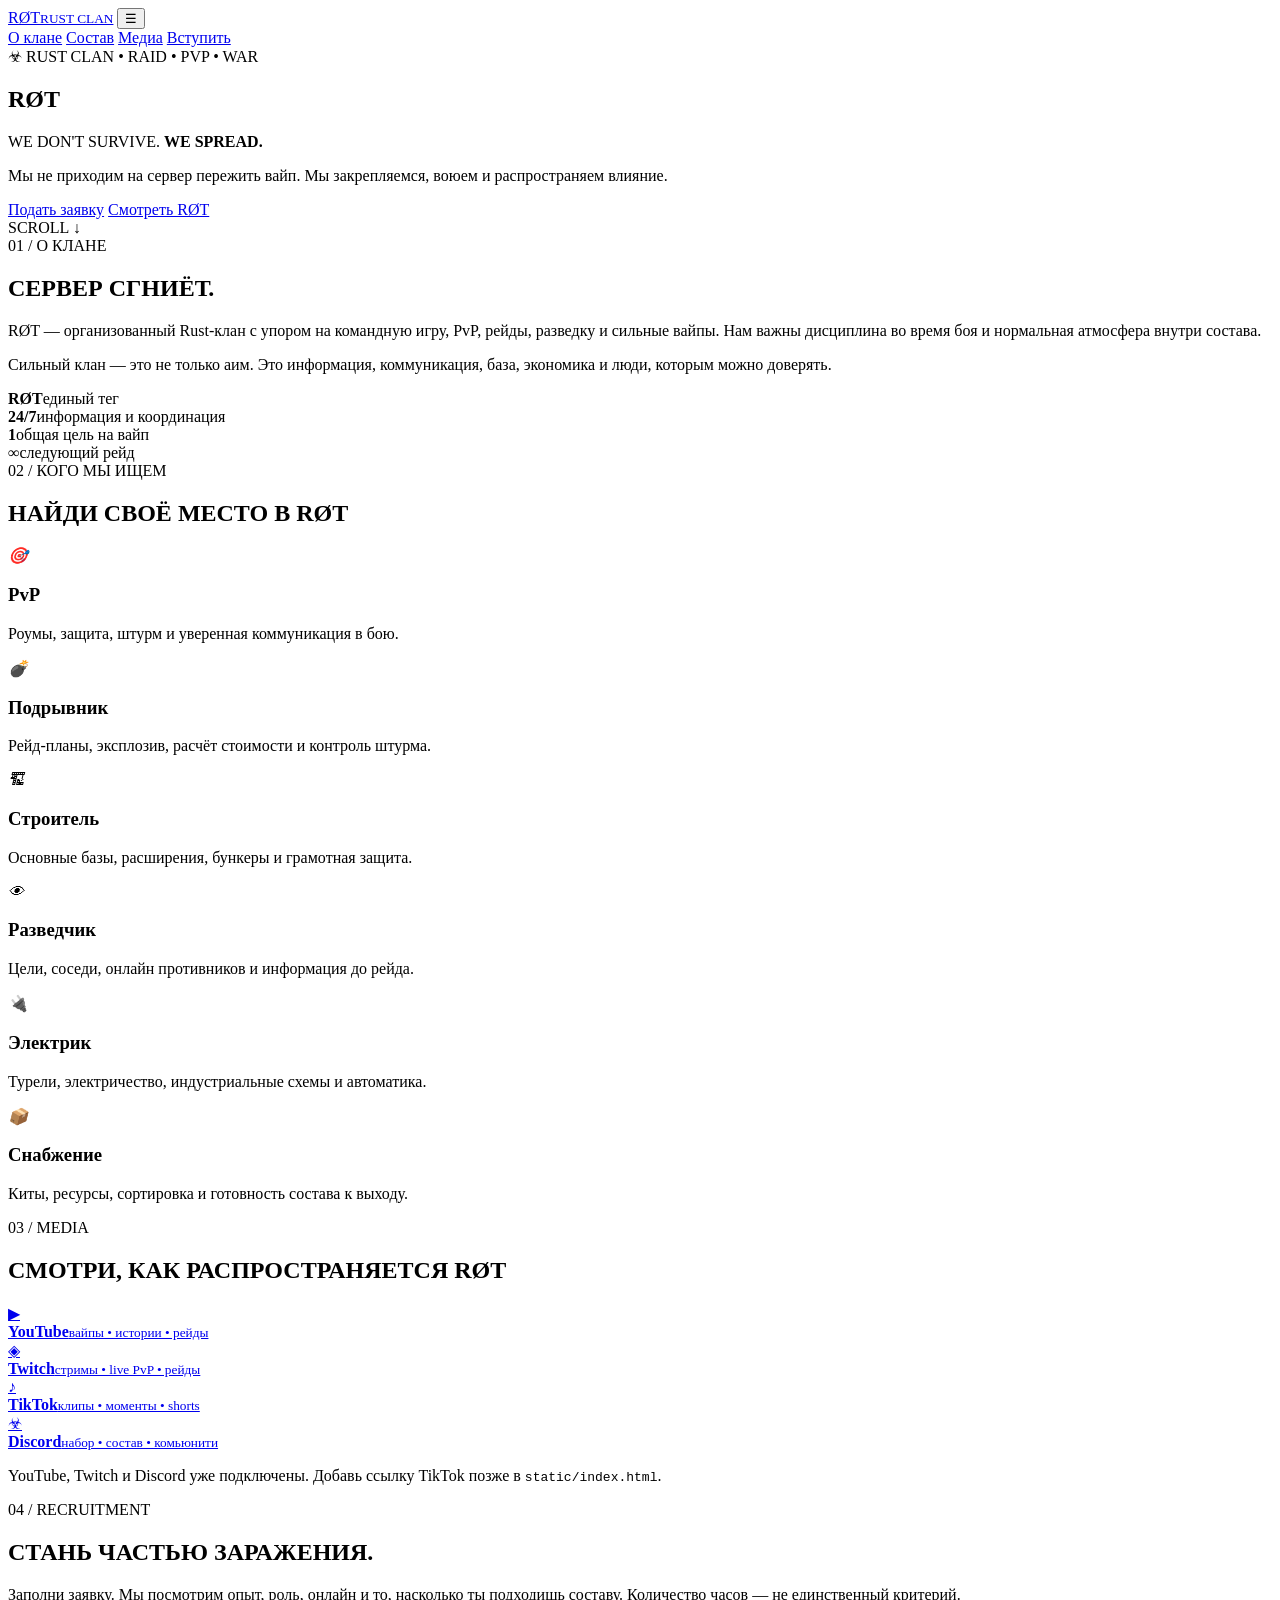
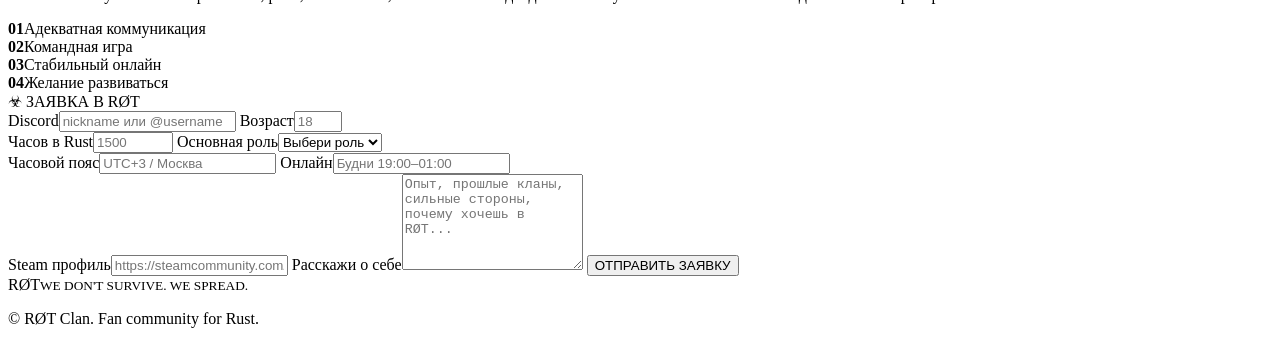
==== static/index.html @ a7b8be03 "Rename index.html to static/index.html" ====
<!doctype html>
<html lang="ru">
<head>
  <meta charset="utf-8" />
  <meta name="viewport" content="width=device-width, initial-scale=1" />
  <meta name="theme-color" content="#070707" />
  <title>RØT — Rust Clan</title>
  <meta name="description" content="RØT — Rust клан. Рейды, PvP, войны и набор в состав." />
  <link rel="stylesheet" href="/static/styles.css" />
</head>
<body>
  <div class="noise"></div>
  <header class="nav-wrap">
    <nav class="nav container">
      <a href="#home" class="brand"><span>RØT</span><small>RUST CLAN</small></a>
      <button class="menu" aria-label="Открыть меню">☰</button>
      <div class="nav-links">
        <a href="#about">О клане</a>
        <a href="#roles">Состав</a>
        <a href="#media">Медиа</a>
        <a href="#apply" class="nav-cta">Вступить</a>
      </div>
    </nav>
  </header>

  <main>
    <section id="home" class="hero">
      <div class="hero-shade"></div>
      <div class="container hero-content">
        <div class="eyebrow">☣ RUST CLAN • RAID • PVP • WAR</div>
        <h1>R<span>Ø</span>T</h1>
        <p class="slogan">WE DON'T SURVIVE. <b>WE SPREAD.</b></p>
        <p class="lead">Мы не приходим на сервер пережить вайп. Мы закрепляемся, воюем и распространяем влияние.</p>
        <div class="hero-actions">
          <a class="button primary" href="#apply">Подать заявку</a>
          <a class="button ghost" href="#media">Смотреть RØT</a>
        </div>
      </div>
      <div class="scroll-mark">SCROLL ↓</div>
    </section>

    <section id="about" class="section">
      <div class="container grid-two">
        <div>
          <div class="section-kicker">01 / О КЛАНЕ</div>
          <h2>СЕРВЕР <span>СГНИЁТ.</span></h2>
          <p>RØT — организованный Rust-клан с упором на командную игру, PvP, рейды, разведку и сильные вайпы. Нам важны дисциплина во время боя и нормальная атмосфера внутри состава.</p>
          <p class="muted">Сильный клан — это не только аим. Это информация, коммуникация, база, экономика и люди, которым можно доверять.</p>
        </div>
        <div class="stats">
          <div class="stat"><strong>RØT</strong><span>единый тег</span></div>
          <div class="stat"><strong>24/7</strong><span>информация и координация</span></div>
          <div class="stat"><strong>1</strong><span>общая цель на вайп</span></div>
          <div class="stat"><strong>∞</strong><span>следующий рейд</span></div>
        </div>
      </div>
    </section>

    <section id="roles" class="section dark-panel">
      <div class="container">
        <div class="section-kicker">02 / КОГО МЫ ИЩЕМ</div>
        <h2>НАЙДИ СВОЁ <span>МЕСТО В RØT</span></h2>
        <div class="cards">
          <article class="card"><i>🎯</i><h3>PvP</h3><p>Роумы, защита, штурм и уверенная коммуникация в бою.</p></article>
          <article class="card"><i>💣</i><h3>Подрывник</h3><p>Рейд-планы, эксплозив, расчёт стоимости и контроль штурма.</p></article>
          <article class="card"><i>🏗</i><h3>Строитель</h3><p>Основные базы, расширения, бункеры и грамотная защита.</p></article>
          <article class="card"><i>👁</i><h3>Разведчик</h3><p>Цели, соседи, онлайн противников и информация до рейда.</p></article>
          <article class="card"><i>🔌</i><h3>Электрик</h3><p>Турели, электричество, индустриальные схемы и автоматика.</p></article>
          <article class="card"><i>📦</i><h3>Снабжение</h3><p>Киты, ресурсы, сортировка и готовность состава к выходу.</p></article>
        </div>
      </div>
    </section>

    <section id="media" class="section media-section">
      <div class="container">
        <div class="section-kicker">03 / MEDIA</div>
        <h2>СМОТРИ, КАК <span>РАСПРОСТРАНЯЕТСЯ RØT</span></h2>
        <div class="social-grid">
          <a class="social youtube" href="https://www.youtube.com/@weareROT" target="_blank" rel="noreferrer"><span>▶</span><div><b>YouTube</b><small>вайпы • истории • рейды</small></div></a>
          <a class="social twitch" href="https://www.twitch.tv/rotrusttv" target="_blank" rel="noreferrer"><span>◈</span><div><b>Twitch</b><small>стримы • live PvP • рейды</small></div></a>
          <a class="social tiktok" href="https://tiktok.com/" target="_blank" rel="noreferrer"><span>♪</span><div><b>TikTok</b><small>клипы • моменты • shorts</small></div></a>
          <a class="social discord" href="https://discord.gg/8aDauz4qF" target="_blank" rel="noreferrer"><span>☣</span><div><b>Discord</b><small>набор • состав • комьюнити</small></div></a>
        </div>
        <p class="hint">YouTube, Twitch и Discord уже подключены. Добавь ссылку TikTok позже в <code>static/index.html</code>.</p>
      </div>
    </section>

    <section id="apply" class="section application-section">
      <div class="container apply-grid">
        <div class="apply-copy">
          <div class="section-kicker">04 / RECRUITMENT</div>
          <h2>СТАНЬ ЧАСТЬЮ <span>ЗАРАЖЕНИЯ.</span></h2>
          <p>Заполни заявку. Мы посмотрим опыт, роль, онлайн и то, насколько ты подходишь составу. Количество часов — не единственный критерий.</p>
          <div class="requirements">
            <div><b>01</b><span>Адекватная коммуникация</span></div>
            <div><b>02</b><span>Командная игра</span></div>
            <div><b>03</b><span>Стабильный онлайн</span></div>
            <div><b>04</b><span>Желание развиваться</span></div>
          </div>
        </div>

        <form id="applicationForm" class="form-card">
          <div class="form-title"><span>☣</span> ЗАЯВКА В RØT</div>
          <div class="field-row">
            <label>Discord<input name="discord" placeholder="nickname или @username" required maxlength="64" /></label>
            <label>Возраст<input name="age" type="number" min="13" max="99" placeholder="18" required /></label>
          </div>
          <div class="field-row">
            <label>Часов в Rust<input name="rust_hours" type="number" min="0" max="100000" placeholder="1500" required /></label>
            <label>Основная роль<select name="role" required><option value="">Выбери роль</option><option>PvP</option><option>Подрывник</option><option>Строитель</option><option>Разведчик</option><option>Электрик</option><option>Добытчик</option><option>Снабженец</option><option>Универсал</option></select></label>
          </div>
          <div class="field-row">
            <label>Часовой пояс<input name="timezone" placeholder="UTC+3 / Москва" required maxlength="64" /></label>
            <label>Онлайн<input name="online" placeholder="Будни 19:00–01:00" required maxlength="120" /></label>
          </div>
          <label>Steam профиль<input name="steam" placeholder="https://steamcommunity.com/id/..." required maxlength="300" /></label>
          <label>Расскажи о себе<textarea name="about" rows="6" minlength="10" maxlength="2000" placeholder="Опыт, прошлые кланы, сильные стороны, почему хочешь в RØT..." required></textarea></label>
          <button class="button primary submit" type="submit">ОТПРАВИТЬ ЗАЯВКУ</button>
          <div id="formStatus" class="form-status" aria-live="polite"></div>
        </form>
      </div>
    </section>
  </main>

  <footer>
    <div class="container footer-inner">
      <div class="brand"><span>RØT</span><small>WE DON'T SURVIVE. WE SPREAD.</small></div>
      <p>© RØT Clan. Fan community for Rust.</p>
    </div>
  </footer>

  <script src="/static/app.js"></script>
</body>
</html>
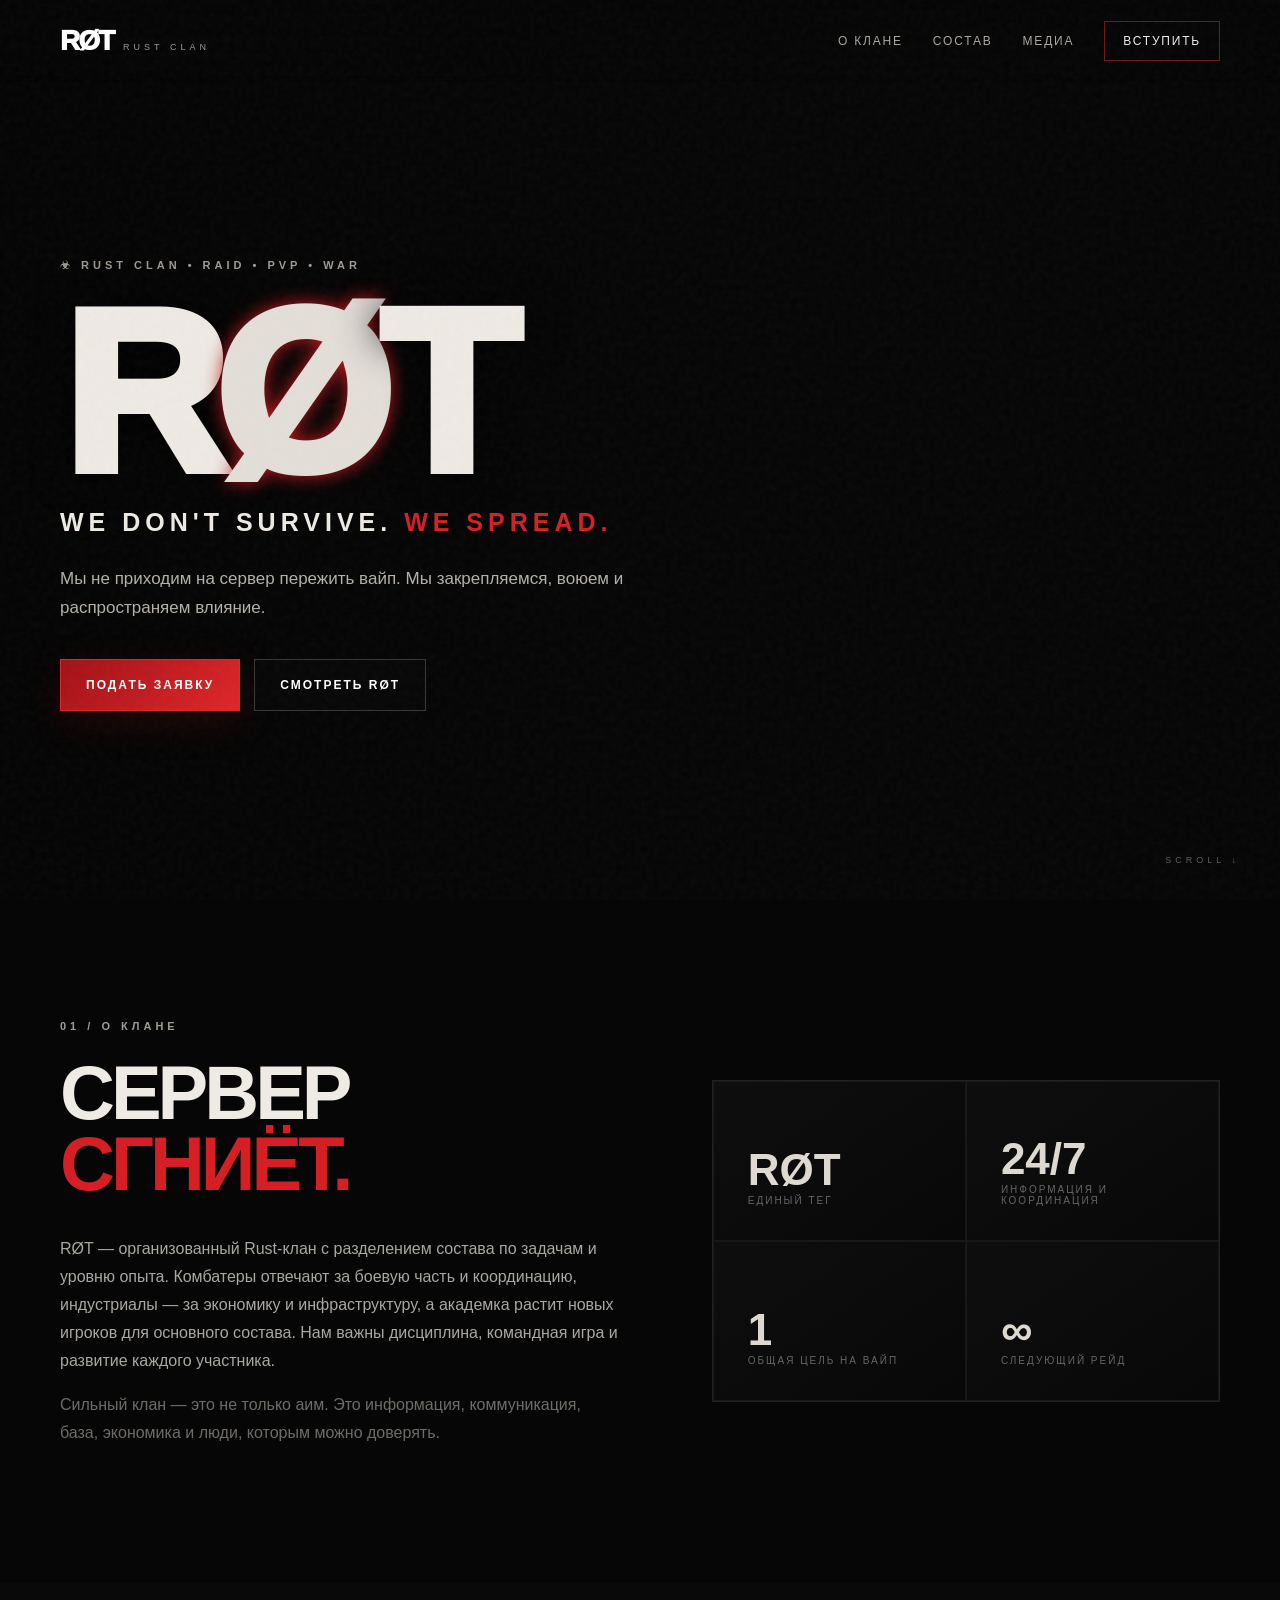
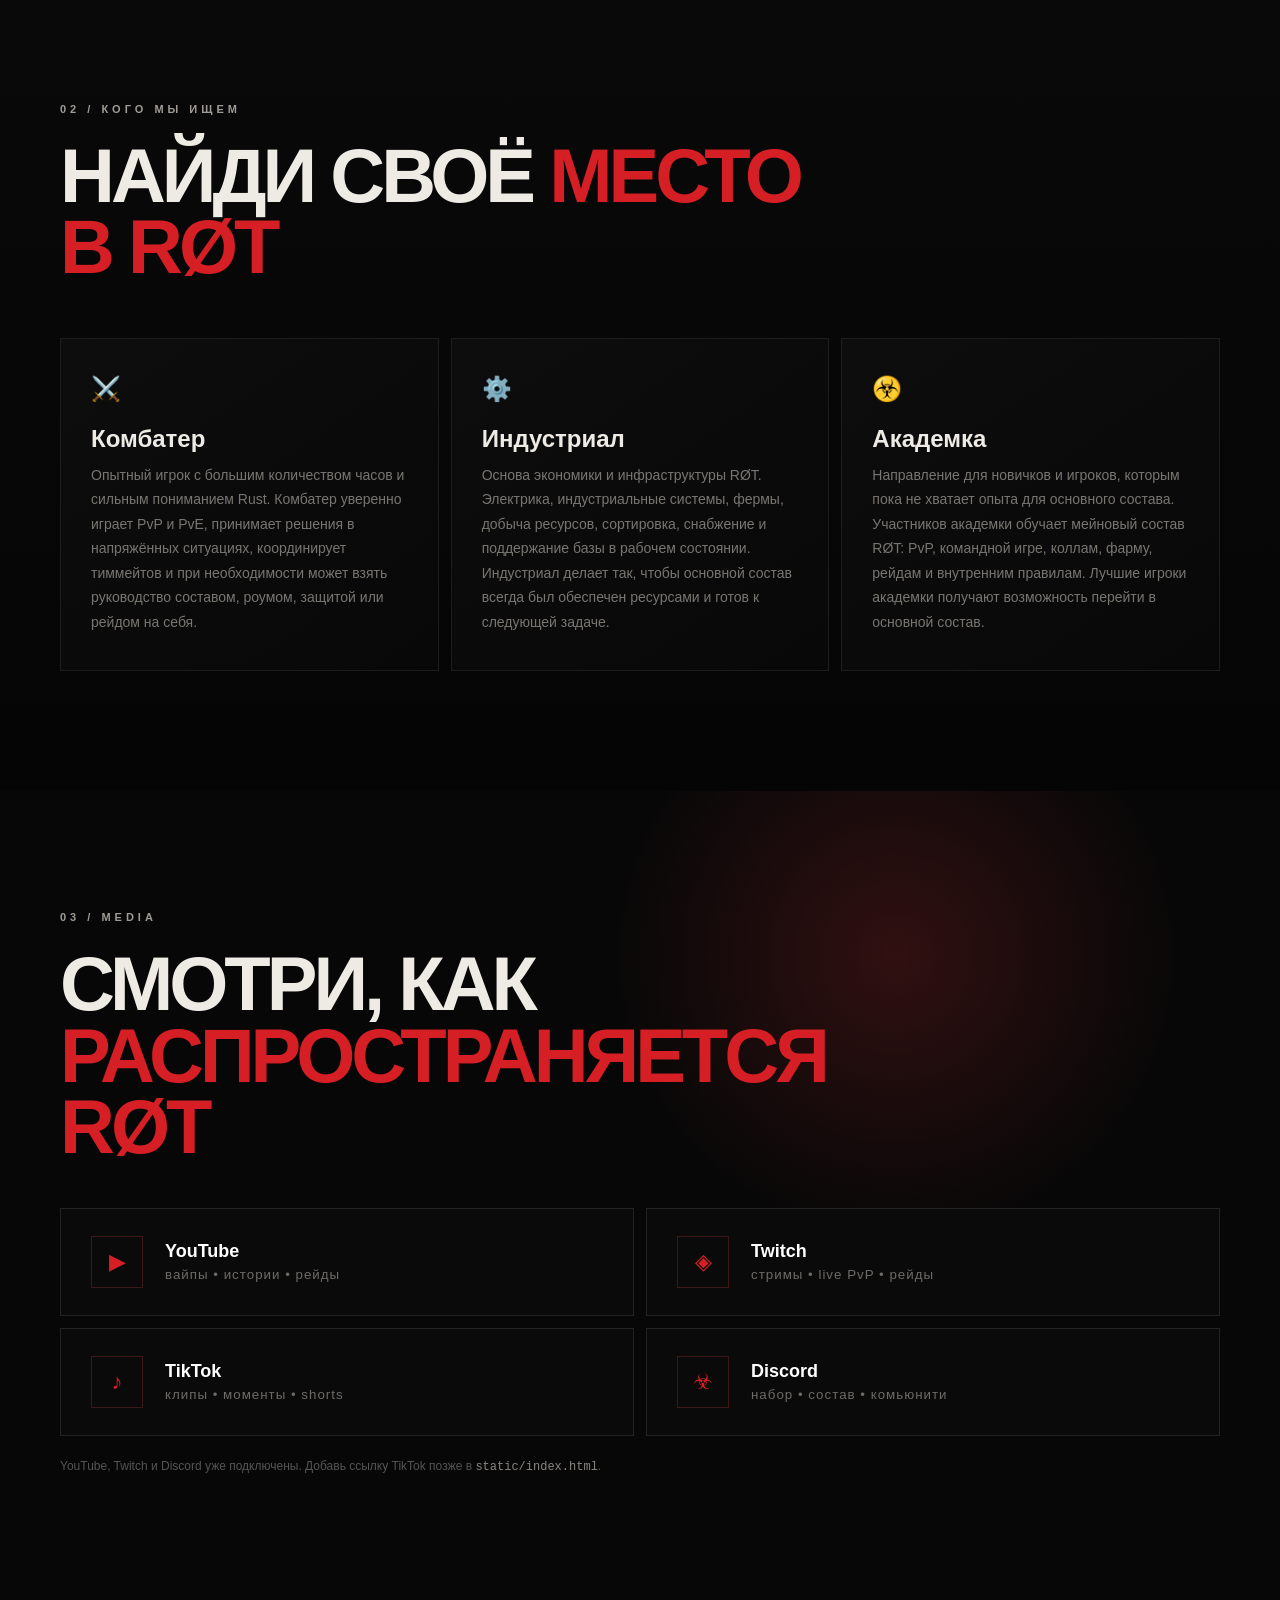
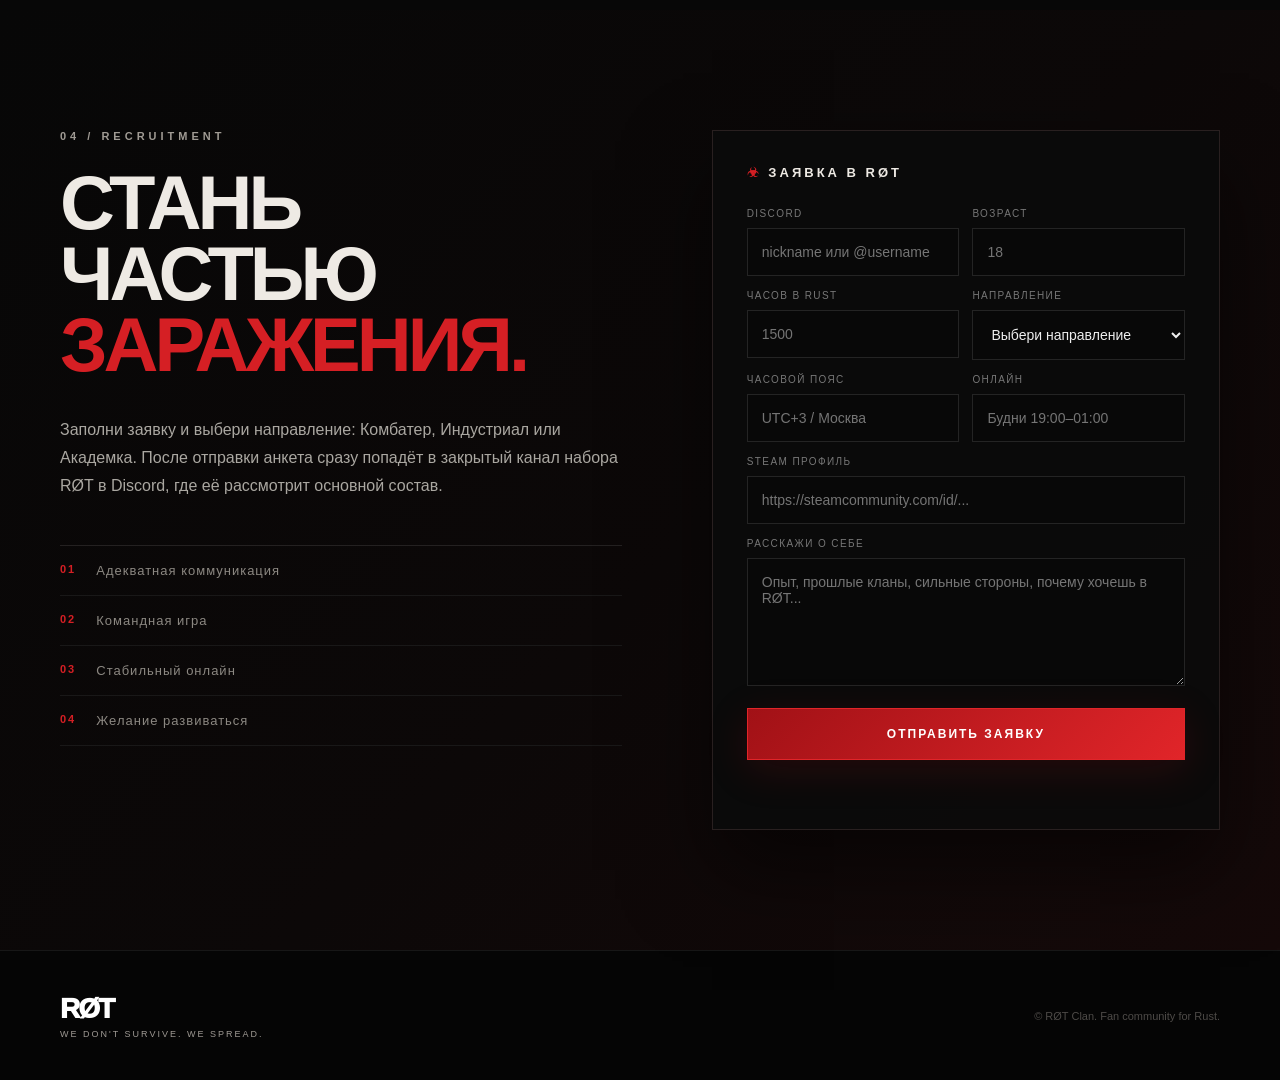
==== commit 25045949: "Rename index.html to static/index.html" ====
--- a/static/index.html
+++ b/static/index.html
@@ -44,7 +44,7 @@
         <div>
           <div class="section-kicker">01 / О КЛАНЕ</div>
           <h2>СЕРВЕР <span>СГНИЁТ.</span></h2>
-          <p>RØT — организованный Rust-клан с упором на командную игру, PvP, рейды, разведку и сильные вайпы. Нам важны дисциплина во время боя и нормальная атмосфера внутри состава.</p>
+          <p>RØT — организованный Rust-клан с разделением состава по задачам и уровню опыта. Комбатеры отвечают за боевую часть и координацию, индустриалы — за экономику и инфраструктуру, а академка растит новых игроков для основного состава. Нам важны дисциплина, командная игра и развитие каждого участника.</p>
           <p class="muted">Сильный клан — это не только аим. Это информация, коммуникация, база, экономика и люди, которым можно доверять.</p>
         </div>
         <div class="stats">
@@ -61,12 +61,9 @@
         <div class="section-kicker">02 / КОГО МЫ ИЩЕМ</div>
         <h2>НАЙДИ СВОЁ <span>МЕСТО В RØT</span></h2>
         <div class="cards">
-          <article class="card"><i>🎯</i><h3>PvP</h3><p>Роумы, защита, штурм и уверенная коммуникация в бою.</p></article>
-          <article class="card"><i>💣</i><h3>Подрывник</h3><p>Рейд-планы, эксплозив, расчёт стоимости и контроль штурма.</p></article>
-          <article class="card"><i>🏗</i><h3>Строитель</h3><p>Основные базы, расширения, бункеры и грамотная защита.</p></article>
-          <article class="card"><i>👁</i><h3>Разведчик</h3><p>Цели, соседи, онлайн противников и информация до рейда.</p></article>
-          <article class="card"><i>🔌</i><h3>Электрик</h3><p>Турели, электричество, индустриальные схемы и автоматика.</p></article>
-          <article class="card"><i>📦</i><h3>Снабжение</h3><p>Киты, ресурсы, сортировка и готовность состава к выходу.</p></article>
+          <article class="card"><i>⚔️</i><h3>Комбатер</h3><p>Опытный игрок с большим количеством часов и сильным пониманием Rust. Комбатер уверенно играет PvP и PvE, принимает решения в напряжённых ситуациях, координирует тиммейтов и при необходимости может взять руководство составом, роумом, защитой или рейдом на себя.</p></article>
+          <article class="card"><i>⚙️</i><h3>Индустриал</h3><p>Основа экономики и инфраструктуры RØT. Электрика, индустриальные системы, фермы, добыча ресурсов, сортировка, снабжение и поддержание базы в рабочем состоянии. Индустриал делает так, чтобы основной состав всегда был обеспечен ресурсами и готов к следующей задаче.</p></article>
+          <article class="card"><i>☣️</i><h3>Академка</h3><p>Направление для новичков и игроков, которым пока не хватает опыта для основного состава. Участников академки обучает мейновый состав RØT: PvP, командной игре, коллам, фарму, рейдам и внутренним правилам. Лучшие игроки академки получают возможность перейти в основной состав.</p></article>
         </div>
       </div>
     </section>
@@ -90,7 +87,7 @@
         <div class="apply-copy">
           <div class="section-kicker">04 / RECRUITMENT</div>
           <h2>СТАНЬ ЧАСТЬЮ <span>ЗАРАЖЕНИЯ.</span></h2>
-          <p>Заполни заявку. Мы посмотрим опыт, роль, онлайн и то, насколько ты подходишь составу. Количество часов — не единственный критерий.</p>
+          <p>Заполни заявку и выбери направление: Комбатер, Индустриал или Академка. После отправки анкета сразу попадёт в закрытый канал набора RØT в Discord, где её рассмотрит основной состав.</p>
           <div class="requirements">
             <div><b>01</b><span>Адекватная коммуникация</span></div>
             <div><b>02</b><span>Командная игра</span></div>
@@ -107,7 +104,7 @@
           </div>
           <div class="field-row">
             <label>Часов в Rust<input name="rust_hours" type="number" min="0" max="100000" placeholder="1500" required /></label>
-            <label>Основная роль<select name="role" required><option value="">Выбери роль</option><option>PvP</option><option>Подрывник</option><option>Строитель</option><option>Разведчик</option><option>Электрик</option><option>Добытчик</option><option>Снабженец</option><option>Универсал</option></select></label>
+            <label>Направление<select name="role" required><option value="">Выбери направление</option><option>Комбатер</option><option>Индустриал</option><option>Академка</option></select></label>
           </div>
           <div class="field-row">
             <label>Часовой пояс<input name="timezone" placeholder="UTC+3 / Москва" required maxlength="64" /></label>
--- a/static/styles.css
+++ b/static/styles.css
@@ -0,0 +1,6 @@
+:root{
+  --bg:#060606;--panel:#0b0b0b;--text:#eeeae4;--muted:#918d86;--red:#d51f24;--red2:#781015;--line:#222;
+}
+*{box-sizing:border-box}html{scroll-behavior:smooth}body{margin:0;background:var(--bg);color:var(--text);font-family:Arial,Helvetica,sans-serif;overflow-x:hidden}.container{width:min(1160px,calc(100% - 40px));margin:auto}.noise{position:fixed;inset:0;pointer-events:none;opacity:.055;z-index:99;background-image:url("data:image/svg+xml,%3Csvg viewBox='0 0 180 180' xmlns='http://www.w3.org/2000/svg'%3E%3Cfilter id='n'%3E%3CfeTurbulence type='fractalNoise' baseFrequency='.8' numOctaves='4' stitchTiles='stitch'/%3E%3C/filter%3E%3Crect width='100%25' height='100%25' filter='url(%23n)' opacity='.7'/%3E%3C/svg%3E")}.nav-wrap{position:fixed;top:0;left:0;right:0;z-index:30;background:linear-gradient(#050505ed,#05050590,transparent);backdrop-filter:blur(5px)}.nav{height:82px;display:flex;align-items:center;justify-content:space-between}.brand{display:flex;align-items:baseline;gap:10px;text-decoration:none;color:#fff}.brand span{font-size:28px;font-weight:1000;letter-spacing:-2px}.brand small{font-size:9px;letter-spacing:4px;color:#9f9a94}.nav-links{display:flex;gap:30px;align-items:center}.nav-links a{color:#aaa6a0;text-decoration:none;font-size:12px;letter-spacing:1.8px;text-transform:uppercase}.nav-links a:hover{color:#fff}.nav-cta{border:1px solid #6d1719;padding:12px 18px!important;color:#eee!important}.menu{display:none;background:none;border:0;color:#fff;font-size:24px}.hero{min-height:100vh;position:relative;display:flex;align-items:center;background:url('/static/assets/rot-banner.png') center/cover no-repeat}.hero-shade{position:absolute;inset:0;background:linear-gradient(90deg,#040404f5 3%,#050505bd 45%,#0505056e 75%,#050505c7),linear-gradient(0deg,#060606 0%,transparent 30%)}.hero-content{position:relative;z-index:2;padding-top:70px;max-width:1160px}.eyebrow,.section-kicker{font-size:11px;letter-spacing:4px;color:#a09b94;font-weight:700}.hero h1{font-size:clamp(110px,18vw,230px);line-height:.74;margin:38px 0 28px;letter-spacing:-14px;font-weight:1000;text-shadow:0 0 40px #000}.hero h1 span{color:#e3dfd8;text-shadow:0 0 18px #bf171d}.slogan{font-size:clamp(16px,2vw,25px);letter-spacing:5px;font-weight:800;margin:0 0 28px}.slogan b{color:var(--red)}.lead{max-width:650px;color:#b4b0aa;font-size:17px;line-height:1.7}.hero-actions{display:flex;gap:14px;margin-top:36px}.button{display:inline-flex;align-items:center;justify-content:center;min-height:52px;padding:0 25px;border:1px solid #383838;text-decoration:none;color:#fff;font-size:12px;font-weight:900;letter-spacing:2px;text-transform:uppercase;cursor:pointer;transition:.2s}.button.primary{background:linear-gradient(135deg,#a11116,#e12529);border-color:#e12529;box-shadow:0 10px 40px #a1111630}.button.primary:hover{transform:translateY(-2px);box-shadow:0 14px 50px #d51f2440}.button.ghost{background:#080808a8}.button.ghost:hover{border-color:#777}.scroll-mark{position:absolute;bottom:35px;right:40px;z-index:2;font-size:9px;letter-spacing:4px;color:#605d59}.section{padding:120px 0}.grid-two,.apply-grid{display:grid;grid-template-columns:1.05fr .95fr;gap:90px;align-items:center}.section h2{font-size:clamp(42px,6vw,76px);letter-spacing:-4px;line-height:.94;margin:25px 0 35px;max-width:800px}.section h2 span{color:var(--red)}.section p{color:#aaa7a1;font-size:16px;line-height:1.75}.muted{color:#6f6c68!important}.stats{display:grid;grid-template-columns:1fr 1fr;border:1px solid var(--line)}.stat{min-height:160px;padding:34px;border:1px solid #181818;display:flex;flex-direction:column;justify-content:flex-end;background:linear-gradient(145deg,#0e0e0e,#080808)}.stat strong{font-size:44px;color:#ddd8d0}.stat span{font-size:10px;letter-spacing:2px;text-transform:uppercase;color:#666}.dark-panel{background:linear-gradient(180deg,#090909,#050505)}.cards{display:grid;grid-template-columns:repeat(3,1fr);gap:12px;margin-top:55px}.card{padding:36px 30px;min-height:230px;border:1px solid #1d1d1d;background:linear-gradient(145deg,#0d0d0d,#080808);transition:.2s}.card:hover{border-color:#531416;transform:translateY(-4px)}.card i{font-style:normal;font-size:24px}.card h3{font-size:24px;margin:22px 0 10px}.card p{font-size:14px;color:#797672;margin:0}.media-section{background:radial-gradient(circle at 70% 20%,#311011 0,transparent 26%),#070707}.social-grid{display:grid;grid-template-columns:1fr 1fr;gap:12px;margin-top:45px}.social{padding:27px 30px;border:1px solid #222;text-decoration:none;color:#fff;display:flex;align-items:center;gap:22px;background:#0a0a0a;transition:.2s}.social:hover{border-color:#6b191c;transform:translateX(4px)}.social>span{width:52px;height:52px;border:1px solid #3c1718;display:grid;place-items:center;color:var(--red);font-size:22px}.social div{display:flex;flex-direction:column;gap:5px}.social b{font-size:18px}.social small{color:#6e6b67;letter-spacing:1px}.hint{font-size:12px!important;color:#555!important;margin-top:20px!important}.hint code{color:#8a8580}.application-section{background:linear-gradient(135deg,#070707,#0c0808 55%,#150909)}.apply-grid{align-items:start}.requirements{margin-top:45px;border-top:1px solid #242121}.requirements div{display:flex;gap:20px;padding:17px 0;border-bottom:1px solid #191818;color:#8c8882}.requirements b{color:var(--red);font-size:11px;letter-spacing:2px}.requirements span{font-size:13px;letter-spacing:1px}.form-card{border:1px solid #292020;background:#0a0a0ae8;padding:34px;box-shadow:0 40px 80px #0008}.form-title{font-size:13px;font-weight:900;letter-spacing:3px;margin-bottom:28px}.form-title span{color:var(--red)}.field-row{display:grid;grid-template-columns:1fr 1fr;gap:13px}label{display:flex;flex-direction:column;gap:9px;font-size:10px;letter-spacing:1.4px;text-transform:uppercase;color:#777;margin-bottom:14px}input,select,textarea{width:100%;background:#080808;border:1px solid #242424;color:#eee;padding:15px 14px;outline:none;font:inherit;font-size:14px;text-transform:none;letter-spacing:0;resize:vertical}input:focus,select:focus,textarea:focus{border-color:#79171a;box-shadow:0 0 0 2px #5f11131c}.submit{width:100%;margin-top:8px}.form-status{margin-top:15px;min-height:20px;font-size:13px;color:#a9a59f}.form-status.success{color:#a6d695}.form-status.error{color:#ef7777}footer{border-top:1px solid #171717;padding:42px 0;background:#050505}.footer-inner{display:flex;justify-content:space-between;align-items:center}.footer-inner p{font-size:11px;color:#4e4b48}.footer-inner .brand{flex-direction:column;gap:4px;align-items:flex-start}.footer-inner .brand small{letter-spacing:2px}
+@media(max-width:850px){.nav-links{display:none;position:absolute;top:70px;left:20px;right:20px;background:#080808;border:1px solid #222;padding:20px;flex-direction:column;align-items:stretch}.nav-links.open{display:flex}.menu{display:block}.hero h1{letter-spacing:-8px}.grid-two,.apply-grid{grid-template-columns:1fr;gap:50px}.cards{grid-template-columns:1fr 1fr}.social-grid{grid-template-columns:1fr}.section{padding:90px 0}.form-card{padding:25px}.footer-inner{gap:30px;align-items:flex-start;flex-direction:column}.scroll-mark{display:none}}
+@media(max-width:560px){.container{width:min(100% - 26px,1160px)}.hero{min-height:92vh;background-position:62% center}.hero h1{font-size:112px}.slogan{font-size:14px;letter-spacing:2px}.hero-actions{flex-direction:column;align-items:stretch}.cards,.stats,.field-row{grid-template-columns:1fr}.section h2{font-size:46px;letter-spacing:-2px}.card{min-height:auto}.form-card{padding:20px}}
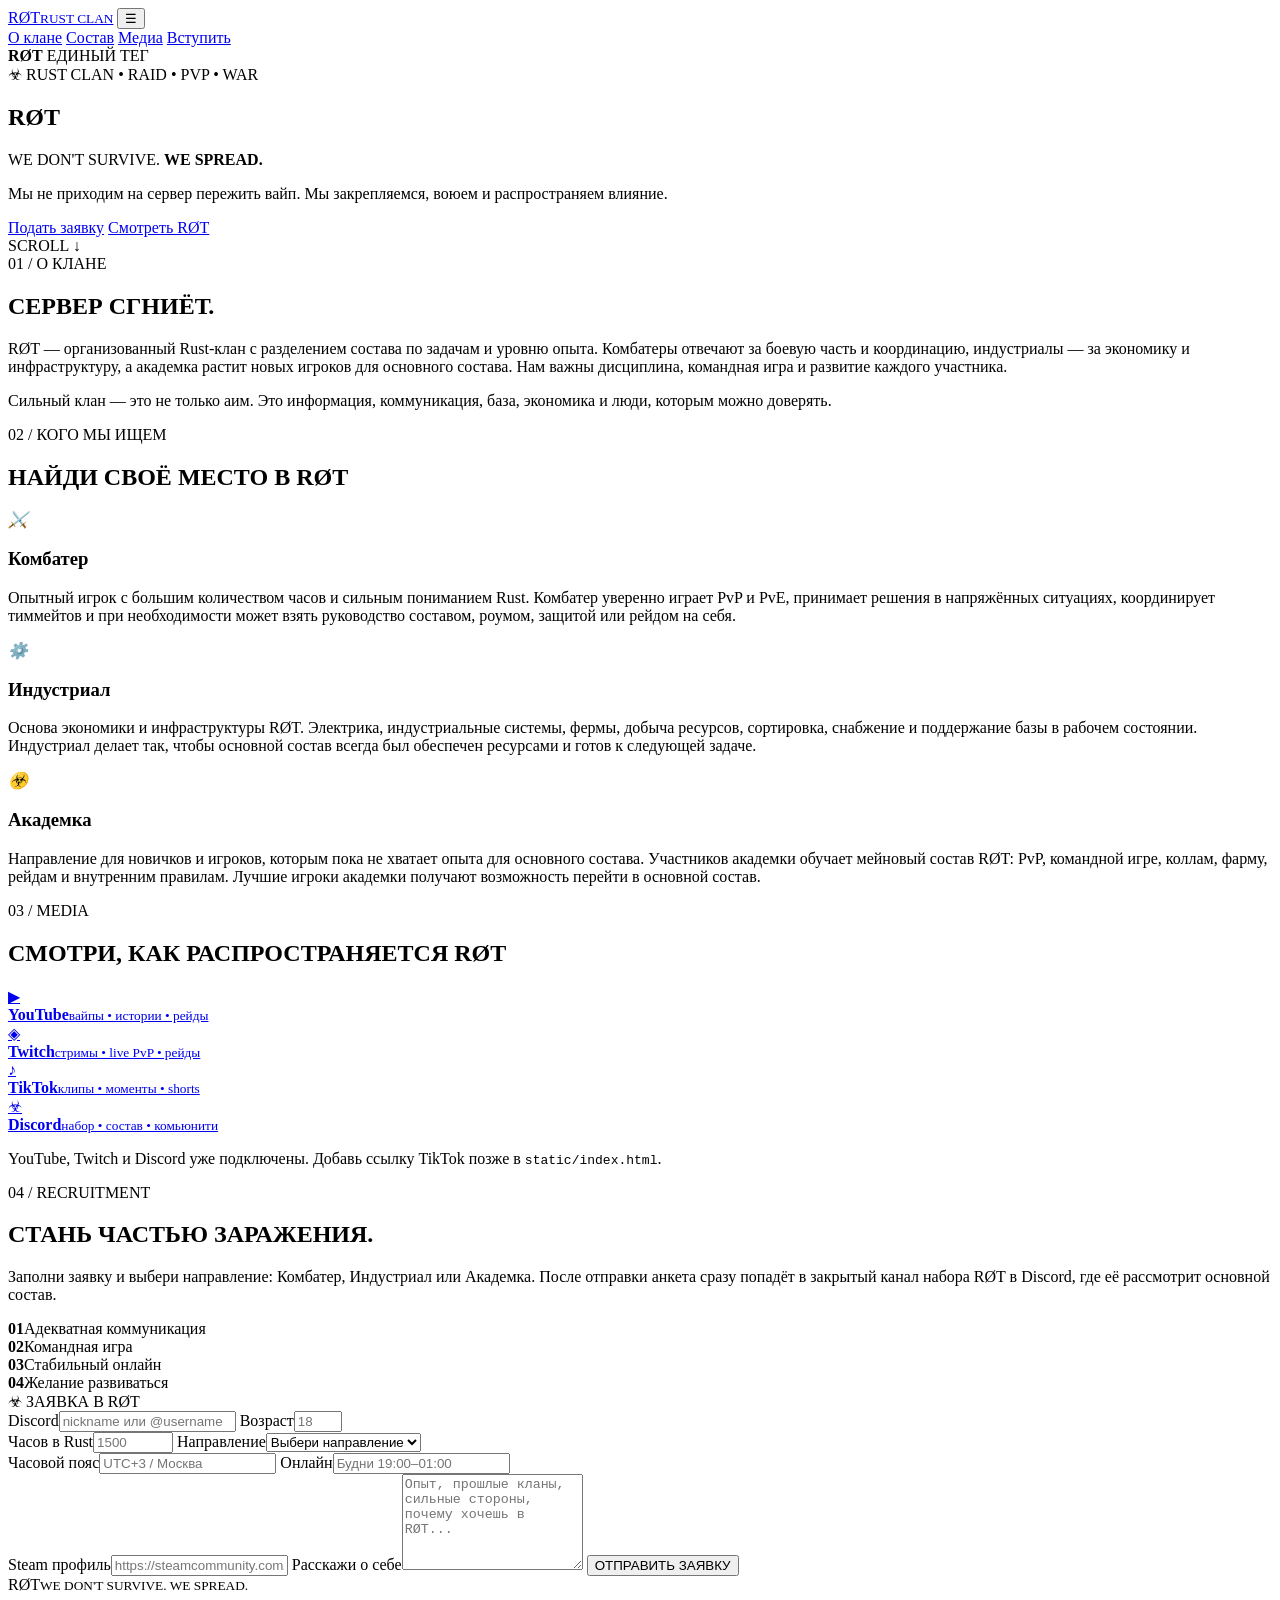
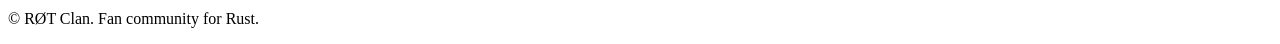
==== commit 11e842c4: "Rename index.html to static/index.html" ====
--- a/static/index.html
+++ b/static/index.html
@@ -27,6 +27,10 @@
     <section id="home" class="hero">
       <div class="hero-shade"></div>
       <div class="container hero-content">
+        <div class="hero-tag">
+          <strong>RØT</strong>
+          <span>ЕДИНЫЙ ТЕГ</span>
+        </div>
         <div class="eyebrow">☣ RUST CLAN • RAID • PVP • WAR</div>
         <h1>R<span>Ø</span>T</h1>
         <p class="slogan">WE DON'T SURVIVE. <b>WE SPREAD.</b></p>
@@ -40,19 +44,11 @@
     </section>
 
     <section id="about" class="section">
-      <div class="container grid-two">
-        <div>
-          <div class="section-kicker">01 / О КЛАНЕ</div>
-          <h2>СЕРВЕР <span>СГНИЁТ.</span></h2>
-          <p>RØT — организованный Rust-клан с разделением состава по задачам и уровню опыта. Комбатеры отвечают за боевую часть и координацию, индустриалы — за экономику и инфраструктуру, а академка растит новых игроков для основного состава. Нам важны дисциплина, командная игра и развитие каждого участника.</p>
-          <p class="muted">Сильный клан — это не только аим. Это информация, коммуникация, база, экономика и люди, которым можно доверять.</p>
-        </div>
-        <div class="stats">
-          <div class="stat"><strong>RØT</strong><span>единый тег</span></div>
-          <div class="stat"><strong>24/7</strong><span>информация и координация</span></div>
-          <div class="stat"><strong>1</strong><span>общая цель на вайп</span></div>
-          <div class="stat"><strong>∞</strong><span>следующий рейд</span></div>
-        </div>
+      <div class="container about-clean">
+        <div class="section-kicker">01 / О КЛАНЕ</div>
+        <h2>СЕРВЕР <span>СГНИЁТ.</span></h2>
+        <p>RØT — организованный Rust-клан с разделением состава по задачам и уровню опыта. Комбатеры отвечают за боевую часть и координацию, индустриалы — за экономику и инфраструктуру, а академка растит новых игроков для основного состава. Нам важны дисциплина, командная игра и развитие каждого участника.</p>
+        <p class="muted">Сильный клан — это не только аим. Это информация, коммуникация, база, экономика и люди, которым можно доверять.</p>
       </div>
     </section>
 
@@ -76,7 +72,7 @@
           <a class="social youtube" href="https://www.youtube.com/@weareROT" target="_blank" rel="noreferrer"><span>▶</span><div><b>YouTube</b><small>вайпы • истории • рейды</small></div></a>
           <a class="social twitch" href="https://www.twitch.tv/rotrusttv" target="_blank" rel="noreferrer"><span>◈</span><div><b>Twitch</b><small>стримы • live PvP • рейды</small></div></a>
           <a class="social tiktok" href="https://tiktok.com/" target="_blank" rel="noreferrer"><span>♪</span><div><b>TikTok</b><small>клипы • моменты • shorts</small></div></a>
-          <a class="social discord" href="https://discord.gg/8aDauz4qF" target="_blank" rel="noreferrer"><span>☣</span><div><b>Discord</b><small>набор • состав • комьюнити</small></div></a>
+          <a class="social discord" href="https://discord.gg/JffW3eQeQ" target="_blank" rel="noreferrer"><span>☣</span><div><b>Discord</b><small>набор • состав • комьюнити</small></div></a>
         </div>
         <p class="hint">YouTube, Twitch и Discord уже подключены. Добавь ссылку TikTok позже в <code>static/index.html</code>.</p>
       </div>
